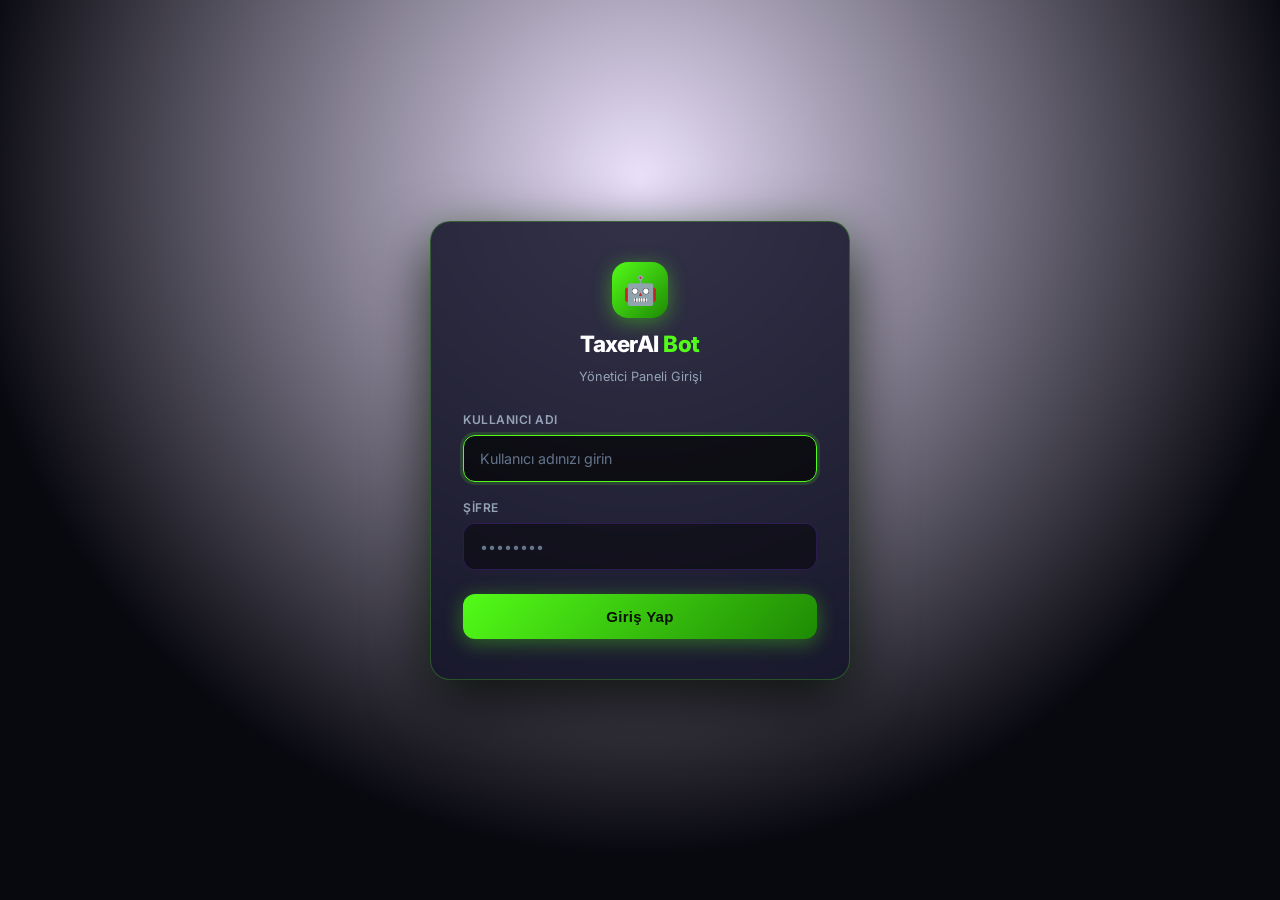
==== templates/login.html @ 925d169e "Add authentication system (egeazakli/ege123) and persistent token/bot storage with cloud auto-sync" ====
<!DOCTYPE html>
<html lang="tr">
<head>
  <meta charset="UTF-8">
  <meta name="viewport" content="width=device-width, initial-scale=1.0">
  <title>TaxerAI Dashboard — Giriş Yap</title>
  <link rel="stylesheet" href="/static/css/style.css">
  <style>
    body {
      display: flex;
      align-items: center;
      justify-content: center;
      min-height: 100vh;
      background: radial-gradient(circle at 50% 20%, rgba(124, 58, 237, 0.15) 0%, rgba(8, 8, 15, 1) 70%);
      padding: 20px;
    }

    .login-container {
      width: 100%;
      max-width: 420px;
      background: rgba(20, 20, 42, 0.85);
      border: 1px solid rgba(83, 252, 24, 0.25);
      border-radius: 20px;
      padding: 40px 32px;
      box-shadow: 0 20px 60px rgba(0, 0, 0, 0.8), 0 0 30px rgba(83, 252, 24, 0.1);
      backdrop-filter: blur(16px);
      -webkit-backdrop-filter: blur(16px);
      animation: fadeIn 0.4s ease-out;
    }

    @keyframes fadeIn {
      from { opacity: 0; transform: translateY(16px); }
      to { opacity: 1; transform: translateY(0); }
    }

    .login-logo {
      display: flex;
      flex-direction: column;
      align-items: center;
      gap: 12px;
      margin-bottom: 28px;
    }

    .login-logo-icon {
      width: 56px;
      height: 56px;
      border-radius: 16px;
      background: linear-gradient(135deg, #53fc18, #1e8a04);
      display: flex;
      align-items: center;
      justify-content: center;
      font-size: 28px;
      box-shadow: 0 4px 20px rgba(83, 252, 24, 0.4);
    }

    .login-logo h1 {
      font-size: 1.5rem;
      font-weight: 800;
      color: #fff;
      letter-spacing: -0.5px;
    }

    .login-logo p {
      font-size: 0.85rem;
      color: var(--text2);
    }

    .login-group {
      margin-bottom: 18px;
    }

    .login-group label {
      display: block;
      font-size: 0.8rem;
      font-weight: 600;
      color: var(--text2);
      text-transform: uppercase;
      letter-spacing: 0.5px;
      margin-bottom: 8px;
    }

    .login-input {
      width: 100%;
      padding: 14px 16px;
      background: rgba(0, 0, 0, 0.45);
      border: 1.5px solid rgba(124, 58, 237, 0.25);
      border-radius: 12px;
      color: #fff;
      font-size: 0.95rem;
      outline: none;
      transition: all 0.2s;
    }

    .login-input:focus {
      border-color: #53fc18;
      box-shadow: 0 0 0 3px rgba(83, 252, 24, 0.15);
      background: rgba(0, 0, 0, 0.65);
    }

    .login-error {
      display: none;
      padding: 12px;
      border-radius: 10px;
      background: rgba(239, 68, 68, 0.15);
      border: 1px solid rgba(239, 68, 68, 0.3);
      color: #ef4444;
      font-size: 0.85rem;
      margin-bottom: 18px;
      text-align: center;
    }

    .login-btn {
      width: 100%;
      padding: 14px;
      background: linear-gradient(135deg, #53fc18 0%, #1e8a04 100%);
      color: #061202;
      font-size: 1rem;
      font-weight: 800;
      border: none;
      border-radius: 12px;
      cursor: pointer;
      box-shadow: 0 4px 20px rgba(83, 252, 24, 0.35);
      transition: all 0.2s;
      letter-spacing: 0.3px;
      margin-top: 6px;
    }

    .login-btn:hover {
      transform: translateY(-1px);
      box-shadow: 0 6px 25px rgba(83, 252, 24, 0.45);
    }

    .login-btn:active {
      transform: translateY(1px);
    }

    .login-btn:disabled {
      opacity: 0.6;
      cursor: not-allowed;
      transform: none;
    }
  </style>
</head>
<body>

  <div class="login-container">
    <div class="login-logo">
      <div class="login-logo-icon">🤖</div>
      <h1>TaxerAI <span style="color:#53fc18">Bot</span></h1>
      <p>Yönetici Paneli Girişi</p>
    </div>

    <div id="login-error" class="login-error"></div>

    <form id="login-form" onsubmit="handleLogin(event)">
      <div class="login-group">
        <label for="username">Kullanıcı Adı</label>
        <input type="text" id="username" class="login-input" placeholder="Kullanıcı adınızı girin" required autofocus autocomplete="username">
      </div>

      <div class="login-group">
        <label for="password">Şifre</label>
        <input type="password" id="password" class="login-input" placeholder="••••••••" required autocomplete="current-password">
      </div>

      <button type="submit" id="submit-btn" class="login-btn">Giriş Yap</button>
    </form>
  </div>

  <script>
    async function handleLogin(e) {
      e.preventDefault();
      const username = document.getElementById('username').value.trim();
      const password = document.getElementById('password').value.trim();
      const btn = document.getElementById('submit-btn');
      const errBox = document.getElementById('login-error');

      errBox.style.display = 'none';
      btn.disabled = true;
      btn.textContent = 'Giriş yapılıyor...';

      try {
        const res = await fetch('/api/login', {
          method: 'POST',
          headers: { 'Content-Type': 'application/json' },
          body: JSON.stringify({ username, password })
        });
        const data = await res.json();

        if (res.ok && data.success) {
          localStorage.setItem('kick_user', username);
          window.location.href = data.redirect || '/';
        } else {
          errBox.textContent = data.error || 'Giriş başarısız!';
          errBox.style.display = 'block';
        }
      } catch (err) {
        errBox.textContent = 'Sunucuya bağlanırken bir hata oluştu.';
        errBox.style.display = 'block';
      } finally {
        btn.disabled = false;
        btn.textContent = 'Giriş Yap';
      }
    }
  </script>
</body>
</html>
---- static/css/style.css ----
@import url('https://fonts.googleapis.com/css2?family=Inter:wght@300;400;500;600;700;800&family=JetBrains+Mono:wght@400;500&display=swap');

/* ── Reset & Base ─────────────────────────── */
*, *::before, *::after { box-sizing: border-box; margin: 0; padding: 0; }

:root {
  --bg:         #08080f;
  --bg2:        #0f0f1a;
  --bg3:        #14142a;
  --card:       rgba(20, 20, 42, 0.85);
  --border:     rgba(124, 58, 237, 0.18);
  --border2:    rgba(255,255,255,0.06);

  --accent:     #7c3aed;
  --accent2:    #a855f7;
  --accent-glow:rgba(124, 58, 237, 0.35);

  --cyan:       #06b6d4;
  --cyan-glow:  rgba(6, 182, 212, 0.30);

  --green:      #10b981;
  --red:        #ef4444;
  --yellow:     #f59e0b;
  --orange:     #f97316;

  --text:       #e2e8f0;
  --text2:      #94a3b8;
  --text3:      #64748b;

  --radius:     12px;
  --radius-sm:  8px;
  --radius-lg:  18px;

  --transition: 0.2s ease;
  --shadow:     0 8px 32px rgba(0,0,0,0.45);
  --shadow-glow:0 0 24px var(--accent-glow);
}

html { font-size: 15px; scroll-behavior: smooth; }

body {
  font-family: 'Inter', sans-serif;
  background: var(--bg);
  color: var(--text);
  min-height: 100vh;
  overflow-x: hidden;
}

/* ── Scrollbar ───────────────────────────── */
::-webkit-scrollbar { width: 5px; height: 5px; }
::-webkit-scrollbar-track { background: transparent; }
::-webkit-scrollbar-thumb { background: var(--border); border-radius: 4px; }
::-webkit-scrollbar-thumb:hover { background: var(--accent); }

/* ── Layout ──────────────────────────────── */
#app { display: flex; flex-direction: column; min-height: 100vh; }

/* ── Header ──────────────────────────────── */
.header {
  display: flex;
  align-items: center;
  gap: 16px;
  padding: 0 24px;
  height: 60px;
  background: rgba(8,8,15,0.95);
  border-bottom: 1px solid var(--border);
  backdrop-filter: blur(12px);
  position: sticky;
  top: 0;
  z-index: 100;
}

.logo {
  display: flex;
  align-items: center;
  gap: 10px;
  font-weight: 800;
  font-size: 1.1rem;
  color: var(--text);
  text-decoration: none;
}

.logo-icon {
  width: 32px; height: 32px;
  background: linear-gradient(135deg, var(--accent), var(--cyan));
  border-radius: 8px;
  display: flex;
  align-items: center;
  justify-content: center;
  font-size: 16px;
  box-shadow: 0 0 16px var(--accent-glow);
}

.header-spacer { flex: 1; }

.status-pill {
  display: flex;
  align-items: center;
  gap: 8px;
  background: var(--card);
  border: 1px solid var(--border);
  border-radius: 100px;
  padding: 5px 14px;
  font-size: 0.8rem;
  font-weight: 500;
  cursor: pointer;
  transition: var(--transition);
}

.status-pill:hover { border-color: var(--accent); }

.status-dot {
  width: 8px; height: 8px;
  border-radius: 50%;
  background: var(--text3);
  transition: background 0.3s;
}

.status-dot.connected { background: var(--green); box-shadow: 0 0 8px var(--green); animation: pulse-green 2s infinite; }
.status-dot.connecting { background: var(--yellow); animation: pulse-yellow 1s infinite; }
.status-dot.error { background: var(--red); }

@keyframes pulse-green {
  0%,100% { box-shadow: 0 0 4px var(--green); }
  50% { box-shadow: 0 0 12px var(--green); }
}
@keyframes pulse-yellow {
  0%,100% { opacity: 1; }
  50% { opacity: 0.4; }
}

.pipeline-toggle-btn {
  display: flex;
  align-items: center;
  gap: 8px;
  background: var(--card);
  border: 1px solid var(--border2);
  border-radius: 100px;
  padding: 5px 14px;
  font-size: 0.8rem;
  font-weight: 500;
  color: var(--text2);
  cursor: pointer;
  transition: var(--transition);
}

.pipeline-toggle-btn.active {
  border-color: var(--cyan);
  color: var(--cyan);
}

/* ── Main body ───────────────────────────── */
.main-body { display: flex; flex: 1; overflow: hidden; height: calc(100vh - 60px); }

/* ── Sidebar ─────────────────────────────── */
.sidebar {
  width: 64px;
  background: var(--bg2);
  border-right: 1px solid var(--border2);
  display: flex;
  flex-direction: column;
  align-items: center;
  padding: 12px 0;
  gap: 4px;
  transition: width 0.3s ease;
  overflow: hidden;
  flex-shrink: 0;
}

.nav-item {
  display: flex;
  align-items: center;
  gap: 12px;
  width: calc(100% - 16px);
  padding: 10px 12px;
  border-radius: var(--radius-sm);
  cursor: pointer;
  transition: var(--transition);
  color: var(--text3);
  font-size: 0.85rem;
  font-weight: 500;
  white-space: nowrap;
  overflow: hidden;
  border: 1px solid transparent;
}

.nav-item:hover { background: rgba(124,58,237,0.1); color: var(--text2); }
.nav-item.active {
  background: rgba(124,58,237,0.15);
  color: var(--accent2);
  border-color: rgba(124,58,237,0.3);
}

.nav-icon { font-size: 18px; min-width: 20px; text-align: center; }

/* ── Content ─────────────────────────────── */
.content { flex: 1; display: flex; overflow: hidden; }

.tab-pane { display: none; width: 100%; height: 100%; overflow: hidden; }
.tab-pane.active { display: flex; }

/* ── Card ────────────────────────────────── */
.card {
  background: var(--card);
  border: 1px solid var(--border);
  border-radius: var(--radius-lg);
  backdrop-filter: blur(12px);
  box-shadow: var(--shadow);
}

.card-header {
  display: flex;
  align-items: center;
  justify-content: space-between;
  padding: 16px 20px;
  border-bottom: 1px solid var(--border2);
}

.card-title {
  font-size: 0.9rem;
  font-weight: 600;
  color: var(--text);
  display: flex;
  align-items: center;
  gap: 8px;
}

.card-body { padding: 16px 20px; }

/* ── Connect Bar ─────────────────────────── */
.connect-bar {
  display: flex;
  align-items: center;
  gap: 10px;
  padding: 12px 20px;
  background: var(--bg2);
  border-bottom: 1px solid var(--border2);
}

.connect-bar input {
  flex: 1;
  max-width: 280px;
}

/* ── Form elements ───────────────────────── */
input, select, textarea {
  background: rgba(255,255,255,0.04);
  border: 1px solid var(--border2);
  border-radius: var(--radius-sm);
  color: var(--text);
  font-family: 'Inter', sans-serif;
  font-size: 0.875rem;
  padding: 8px 12px;
  transition: var(--transition);
  outline: none;
  width: 100%;
}

input:focus, select:focus, textarea:focus {
  border-color: var(--accent);
  box-shadow: 0 0 0 3px var(--accent-glow);
}

input::placeholder { color: var(--text3); }

textarea { resize: vertical; min-height: 70px; }

select option { background: var(--bg3); }

label {
  display: block;
  font-size: 0.78rem;
  font-weight: 500;
  color: var(--text2);
  margin-bottom: 5px;
}

.form-group { margin-bottom: 14px; }

.form-row { display: grid; grid-template-columns: 1fr 1fr; gap: 12px; }

/* ── Buttons ─────────────────────────────── */
.btn {
  display: inline-flex;
  align-items: center;
  gap: 6px;
  padding: 8px 16px;
  border-radius: var(--radius-sm);
  font-size: 0.85rem;
  font-weight: 600;
  cursor: pointer;
  transition: var(--transition);
  border: 1px solid transparent;
  white-space: nowrap;
  font-family: 'Inter', sans-serif;
}

.btn-primary {
  background: linear-gradient(135deg, var(--accent), #9333ea);
  color: #fff;
  box-shadow: 0 2px 12px var(--accent-glow);
}
.btn-primary:hover {
  transform: translateY(-1px);
  box-shadow: 0 4px 20px var(--accent-glow);
}

.btn-cyan {
  background: linear-gradient(135deg, var(--cyan), #0891b2);
  color: #fff;
  box-shadow: 0 2px 12px var(--cyan-glow);
}
.btn-cyan:hover { transform: translateY(-1px); box-shadow: 0 4px 20px var(--cyan-glow); }

.btn-ghost {
  background: transparent;
  border-color: var(--border2);
  color: var(--text2);
}
.btn-ghost:hover { border-color: var(--accent); color: var(--accent2); }

.btn-danger {
  background: rgba(239,68,68,0.12);
  border-color: rgba(239,68,68,0.3);
  color: var(--red);
}
.btn-danger:hover { background: rgba(239,68,68,0.25); }

.btn-success {
  background: rgba(16,185,129,0.12);
  border-color: rgba(16,185,129,0.3);
  color: var(--green);
}

.btn-sm { padding: 5px 10px; font-size: 0.78rem; }
.btn-xs { padding: 3px 8px; font-size: 0.72rem; }
.btn-icon { padding: 7px; border-radius: var(--radius-sm); }

/* ── Toggle Switch ───────────────────────── */
.toggle {
  position: relative;
  width: 40px;
  height: 22px;
  flex-shrink: 0;
}
.toggle input { opacity: 0; width: 0; height: 0; }
.toggle-track {
  position: absolute;
  inset: 0;
  background: var(--bg3);
  border: 1px solid var(--border2);
  border-radius: 100px;
  cursor: pointer;
  transition: 0.3s;
}
.toggle input:checked + .toggle-track { background: var(--accent); border-color: var(--accent); }
.toggle-thumb {
  position: absolute;
  top: 3px; left: 3px;
  width: 14px; height: 14px;
  background: #fff;
  border-radius: 50%;
  transition: 0.3s;
  pointer-events: none;
}
.toggle input:checked ~ .toggle-thumb { transform: translateX(18px); }

/* ── Badge ───────────────────────────────── */
.badge {
  display: inline-flex;
  align-items: center;
  padding: 2px 8px;
  border-radius: 100px;
  font-size: 0.72rem;
  font-weight: 600;
}
.badge-purple { background: rgba(124,58,237,0.2); color: var(--accent2); }
.badge-cyan { background: rgba(6,182,212,0.15); color: var(--cyan); }
.badge-green { background: rgba(16,185,129,0.15); color: var(--green); }
.badge-red { background: rgba(239,68,68,0.15); color: var(--red); }
.badge-yellow { background: rgba(245,158,11,0.15); color: var(--yellow); }
.badge-gray { background: rgba(100,116,139,0.15); color: var(--text3); }

/* ── Chat Panel ──────────────────────────── */
#tab-chat {
  flex-direction: column;
}

.chat-layout {
  display: grid;
  grid-template-columns: 1fr 340px;
  height: 100%;
  overflow: hidden;
}

.chat-main { display: flex; flex-direction: column; height: 100%; overflow: hidden; }

.chat-messages {
  flex: 1;
  overflow-y: auto;
  padding: 12px 16px;
  display: flex;
  flex-direction: column;
  gap: 4px;
}

.chat-msg {
  display: flex;
  align-items: flex-start;
  gap: 10px;
  padding: 6px 10px;
  border-radius: var(--radius-sm);
  transition: background 0.15s;
  animation: msgIn 0.2s ease;
}

@keyframes msgIn {
  from { opacity: 0; transform: translateY(6px); }
  to   { opacity: 1; transform: translateY(0); }
}

.chat-msg:hover { background: rgba(255,255,255,0.025); }

.chat-msg.bot-msg { background: rgba(124,58,237,0.06); border-left: 2px solid var(--accent); }
.chat-msg.manual-msg { background: rgba(6,182,212,0.06); border-left: 2px solid var(--cyan); }
.chat-msg.system-msg { background: rgba(100,116,139,0.06); }

.chat-avatar {
  width: 28px; height: 28px;
  border-radius: 50%;
  display: flex;
  align-items: center;
  justify-content: center;
  font-size: 12px;
  font-weight: 700;
  flex-shrink: 0;
  margin-top: 2px;
}
.avatar-user { background: linear-gradient(135deg, #3b82f6, #1d4ed8); }
.avatar-bot  { background: linear-gradient(135deg, var(--accent), #9333ea); }
.avatar-manual { background: linear-gradient(135deg, var(--cyan), #0891b2); }
.avatar-system { background: rgba(100,116,139,0.3); }

.chat-msg-body { flex: 1; min-width: 0; }

.chat-msg-meta {
  display: flex;
  align-items: baseline;
  gap: 8px;
  margin-bottom: 1px;
}

.chat-msg-user {
  font-size: 0.8rem;
  font-weight: 600;
}

.user-color-user   { color: #60a5fa; }
.user-color-bot    { color: var(--accent2); }
.user-color-manual { color: var(--cyan); }
.user-color-system { color: var(--text3); }

.chat-msg-time {
  font-size: 0.68rem;
  color: var(--text3);
  font-family: 'JetBrains Mono', monospace;
}

.chat-msg-content {
  font-size: 0.875rem;
  color: var(--text);
  word-break: break-word;
  line-height: 1.45;
}

/* Chat input area */
.chat-input-area {
  padding: 12px 16px;
  border-top: 1px solid var(--border2);
  background: var(--bg2);
}

.chat-input-row {
  display: flex;
  gap: 8px;
  align-items: flex-end;
}

.chat-input-row select { max-width: 150px; flex-shrink: 0; }

/* Pipeline status panel */
.pipeline-panel {
  border-left: 1px solid var(--border2);
  display: flex;
  flex-direction: column;
  overflow: hidden;
  background: var(--bg2);
}

.pipeline-events {
  flex: 1;
  overflow-y: auto;
  padding: 8px 12px;
  display: flex;
  flex-direction: column;
  gap: 6px;
}

.pipeline-event {
  background: var(--card);
  border: 1px solid var(--border2);
  border-radius: var(--radius-sm);
  padding: 8px 12px;
  font-size: 0.78rem;
  animation: msgIn 0.2s ease;
}

.pipeline-event.ev-generating { border-color: rgba(245,158,11,0.3); }
.pipeline-event.ev-sent { border-color: rgba(16,185,129,0.3); }
.pipeline-event.ev-error, .pipeline-event.ev-send_error { border-color: rgba(239,68,68,0.3); }
.pipeline-event.ev-skipped { border-color: var(--border2); opacity: 0.6; }

.ev-label { font-weight: 600; margin-bottom: 3px; }
.ev-body  { color: var(--text2); }

.pipeline-info-box {
  background: rgba(124, 58, 237, 0.08);
  border: 1px solid rgba(124, 58, 237, 0.25);
  border-radius: var(--radius-sm);
  padding: 10px 12px;
  font-size: 0.76rem;
  line-height: 1.45;
  color: var(--text2);
  margin: 8px 12px 4px 12px;
}
.pipeline-info-box strong {
  color: var(--accent2);
}

/* ── Bots Panel ──────────────────────────── */
#tab-bots {
  flex-direction: column;
  overflow-y: auto;
  padding: 20px;
  gap: 16px;
}

.bots-grid {
  display: grid;
  grid-template-columns: repeat(auto-fill, minmax(320px, 1fr));
  gap: 16px;
}

.bot-card {
  background: var(--card);
  border: 1px solid var(--border);
  border-radius: var(--radius-lg);
  overflow: hidden;
  transition: var(--transition);
}

.bot-card:hover { border-color: var(--accent); box-shadow: var(--shadow-glow); }
.bot-card.disabled { opacity: 0.55; }

.bot-card-header {
  display: flex;
  align-items: center;
  gap: 12px;
  padding: 14px 16px;
  border-bottom: 1px solid var(--border2);
  background: rgba(124,58,237,0.04);
}

.bot-avatar {
  width: 40px; height: 40px;
  border-radius: 10px;
  display: flex;
  align-items: center;
  justify-content: center;
  font-size: 18px;
  font-weight: 700;
  color: #fff;
  background: linear-gradient(135deg, var(--accent), #9333ea);
  box-shadow: 0 0 12px var(--accent-glow);
  flex-shrink: 0;
}

.bot-name { font-size: 1rem; font-weight: 700; }
.bot-id-badge { font-size: 0.7rem; color: var(--text3); }

.bot-card-body { padding: 14px 16px; }

.bot-stat-row {
  display: flex;
  align-items: center;
  justify-content: space-between;
  margin-bottom: 8px;
  font-size: 0.8rem;
}

.bot-stat-label { color: var(--text2); }
.bot-stat-val { font-weight: 600; font-family: 'JetBrains Mono', monospace; }

.cooldown-bar {
  height: 3px;
  background: var(--bg3);
  border-radius: 2px;
  margin-bottom: 10px;
  overflow: hidden;
}
.cooldown-fill {
  height: 100%;
  background: linear-gradient(90deg, var(--accent), var(--cyan));
  border-radius: 2px;
  transition: width 1s linear;
}

.bot-traits { display: flex; flex-wrap: wrap; gap: 5px; margin-bottom: 12px; }
.trait-tag {
  font-size: 0.7rem;
  padding: 2px 8px;
  background: rgba(124,58,237,0.1);
  border: 1px solid rgba(124,58,237,0.2);
  border-radius: 100px;
  color: var(--text2);
}

.bot-actions { display: flex; gap: 6px; flex-wrap: wrap; }

/* ── Tokens Panel ────────────────────────── */
#tab-tokens {
  flex-direction: column;
  overflow-y: auto;
  padding: 20px;
  gap: 16px;
}

.tokens-grid {
  display: grid;
  grid-template-columns: repeat(auto-fill, minmax(380px, 1fr));
  gap: 16px;
}

.token-card {
  background: var(--card);
  border: 1px solid var(--border);
  border-radius: var(--radius-lg);
  overflow: hidden;
  transition: var(--transition);
}
.token-card:hover { border-color: var(--cyan); }

.token-card-header {
  display: flex;
  align-items: center;
  justify-content: space-between;
  padding: 14px 16px;
  border-bottom: 1px solid var(--border2);
}

.token-name { font-weight: 700; font-size: 0.95rem; }
.token-card-body { padding: 14px 16px; }

.token-value {
  font-family: 'JetBrains Mono', monospace;
  font-size: 0.78rem;
  color: var(--text2);
  background: rgba(0,0,0,0.25);
  padding: 6px 10px;
  border-radius: 6px;
  margin-bottom: 10px;
  word-break: break-all;
}

/* Kick accounts */
.kick-account-card {
  display: flex;
  align-items: center;
  justify-content: space-between;
  background: var(--card);
  border: 1px solid var(--border);
  border-radius: var(--radius);
  padding: 12px 16px;
  transition: var(--transition);
}
.kick-account-card:hover { border-color: var(--accent); }

/* ── Logs Panel ──────────────────────────── */
#tab-logs {
  flex-direction: column;
  overflow: hidden;
}

.logs-container {
  flex: 1;
  overflow-y: auto;
  padding: 8px 16px;
}

.log-row {
  display: grid;
  grid-template-columns: 80px 90px 110px 1fr 90px 100px;
  gap: 8px;
  align-items: start;
  padding: 7px 10px;
  border-radius: var(--radius-sm);
  font-size: 0.78rem;
  border-bottom: 1px solid rgba(255,255,255,0.03);
  transition: background 0.15s;
  animation: msgIn 0.2s ease;
}
.log-row:hover { background: rgba(255,255,255,0.025); }

.log-type { font-weight: 600; }
.log-content { color: var(--text2); word-break: break-word; }
.log-status-sent   { color: var(--green); }
.log-status-error  { color: var(--red); }
.log-status-skipped{ color: var(--text3); }
.log-time {
  color: var(--text3);
  font-family: 'JetBrains Mono', monospace;
  font-size: 0.7rem;
}
.log-analysis { color: var(--text3); font-size: 0.72rem; word-break: break-word; }

.logs-header {
  display: grid;
  grid-template-columns: 80px 90px 110px 1fr 90px 100px;
  gap: 8px;
  padding: 8px 10px;
  font-size: 0.72rem;
  font-weight: 600;
  color: var(--text3);
  border-bottom: 1px solid var(--border2);
  text-transform: uppercase;
  letter-spacing: 0.05em;
}

/* ── Modal ───────────────────────────────── */
.modal-overlay {
  position: fixed;
  inset: 0;
  background: rgba(0,0,0,0.7);
  backdrop-filter: blur(6px);
  z-index: 200;
  display: none;
  align-items: center;
  justify-content: center;
  animation: fadeIn 0.2s;
}

.modal-overlay.open { display: flex; }

@keyframes fadeIn {
  from { opacity: 0; }
  to   { opacity: 1; }
}

.modal {
  background: var(--bg2);
  border: 1px solid var(--border);
  border-radius: var(--radius-lg);
  width: 520px;
  max-width: 95vw;
  max-height: 90vh;
  overflow-y: auto;
  box-shadow: 0 24px 64px rgba(0,0,0,0.6);
  animation: slideUp 0.25s ease;
}

@keyframes slideUp {
  from { transform: translateY(20px); opacity: 0; }
  to   { transform: translateY(0);   opacity: 1; }
}

.modal-header {
  display: flex;
  align-items: center;
  justify-content: space-between;
  padding: 18px 20px;
  border-bottom: 1px solid var(--border2);
}

.modal-title { font-size: 1rem; font-weight: 700; }
.modal-close {
  background: transparent;
  border: none;
  color: var(--text3);
  font-size: 18px;
  cursor: pointer;
  padding: 4px 8px;
  border-radius: 6px;
  transition: var(--transition);
}
.modal-close:hover { color: var(--text); background: rgba(255,255,255,0.05); }
.modal-body { padding: 20px; }
.modal-footer {
  display: flex;
  justify-content: flex-end;
  gap: 10px;
  padding: 14px 20px;
  border-top: 1px solid var(--border2);
}

/* ── Toast notifications ─────────────────── */
#toast-container {
  position: fixed;
  bottom: 24px;
  right: 24px;
  z-index: 300;
  display: flex;
  flex-direction: column;
  gap: 8px;
}

.toast {
  background: var(--bg2);
  border: 1px solid var(--border);
  border-radius: var(--radius);
  padding: 12px 16px;
  font-size: 0.85rem;
  min-width: 240px;
  max-width: 340px;
  display: flex;
  align-items: center;
  gap: 10px;
  box-shadow: var(--shadow);
  animation: toastIn 0.3s ease;
}

@keyframes toastIn {
  from { transform: translateX(100%); opacity: 0; }
  to   { transform: translateX(0); opacity: 1; }
}

.toast-success { border-color: rgba(16,185,129,0.4); }
.toast-error   { border-color: rgba(239,68,68,0.4); }
.toast-info    { border-color: rgba(124,58,237,0.4); }

/* ── Misc utilities ──────────────────────── */
.flex { display: flex; }
.flex-center { display: flex; align-items: center; justify-content: center; }
.gap-8 { gap: 8px; }
.gap-12 { gap: 12px; }
.mt-4 { margin-top: 4px; }
.mt-8 { margin-top: 8px; }
.mt-12 { margin-top: 12px; }
.text-sm { font-size: 0.8rem; }
.text-xs { font-size: 0.72rem; }
.text-muted { color: var(--text2); }
.text-dim { color: var(--text3); }
.fw-600 { font-weight: 600; }
.mono { font-family: 'JetBrains Mono', monospace; }
.full-width { width: 100%; }
.section-title {
  font-size: 1rem;
  font-weight: 700;
  margin-bottom: 14px;
  display: flex;
  align-items: center;
  gap: 8px;
}

.empty-state {
  flex-center;
  flex-direction: column;
  gap: 12px;
  padding: 48px 24px;
  text-align: center;
  color: var(--text3);
}
.empty-icon { font-size: 2.5rem; opacity: 0.4; }

/* Neon divider */
.divider {
  height: 1px;
  background: linear-gradient(90deg, transparent, var(--border), transparent);
  margin: 16px 0;
}

/* Progress bar */
.progress { height: 5px; background: var(--bg3); border-radius: 100px; overflow: hidden; }
.progress-fill {
  height: 100%;
  border-radius: 100px;
  background: linear-gradient(90deg, var(--accent), var(--cyan));
  transition: width 0.5s ease;
}

/* Spinning loader */
.spinner {
  width: 16px; height: 16px;
  border: 2px solid var(--border2);
  border-top-color: var(--accent);
  border-radius: 50%;
  animation: spin 0.7s linear infinite;
  display: inline-block;
}
@keyframes spin { to { transform: rotate(360deg); } }

/* Add token form area */
.add-section {
  background: var(--card);
  border: 1px solid var(--border);
  border-radius: var(--radius-lg);
  padding: 20px;
}

.add-section-title {
  font-size: 0.9rem;
  font-weight: 700;
  margin-bottom: 14px;
  color: var(--text);
  display: flex;
  align-items: center;
  gap: 8px;
}

/* Glow text */
.glow-text { color: var(--accent2); text-shadow: 0 0 20px var(--accent-glow); }
.cyan-text  { color: var(--cyan);   text-shadow: 0 0 20px var(--cyan-glow); }

/* Section */
.page-section {
  display: flex;
  flex-direction: column;
  gap: 16px;
  padding: 20px;
  overflow-y: auto;
  height: 100%;
}

/* Badges */
.badge {
  display: inline-flex;
  align-items: center;
  gap: 4px;
  padding: 3px 10px;
  border-radius: 100px;
  font-size: 0.72rem;
  font-weight: 600;
  letter-spacing: 0.5px;
}
.badge-purple { background: rgba(124, 58, 237, 0.2); color: #c084fc; border: 1px solid rgba(124, 58, 237, 0.4); }
.badge-cyan   { background: rgba(6, 182, 212, 0.2);   color: #38bdf8; border: 1px solid rgba(6, 182, 212, 0.4); }
.badge-green  { background: rgba(16, 185, 129, 0.2);  color: #34d399; border: 1px solid rgba(16, 185, 129, 0.4); }
.badge-yellow { background: rgba(245, 158, 11, 0.2);  color: #fbbf24; border: 1px solid rgba(245, 158, 11, 0.4); }
.badge-red    { background: rgba(239, 68, 68, 0.2);   color: #f87171; border: 1px solid rgba(239, 68, 68, 0.4); }
.badge-gray   { background: rgba(148, 163, 184, 0.15); color: #94a3b8; border: 1px solid rgba(148, 163, 184, 0.3); }

/* Responsive Grid for Hesap Olustur */
@media (max-width: 860px) {
  .hesap-grid { grid-template-columns: 1fr !important; }
}
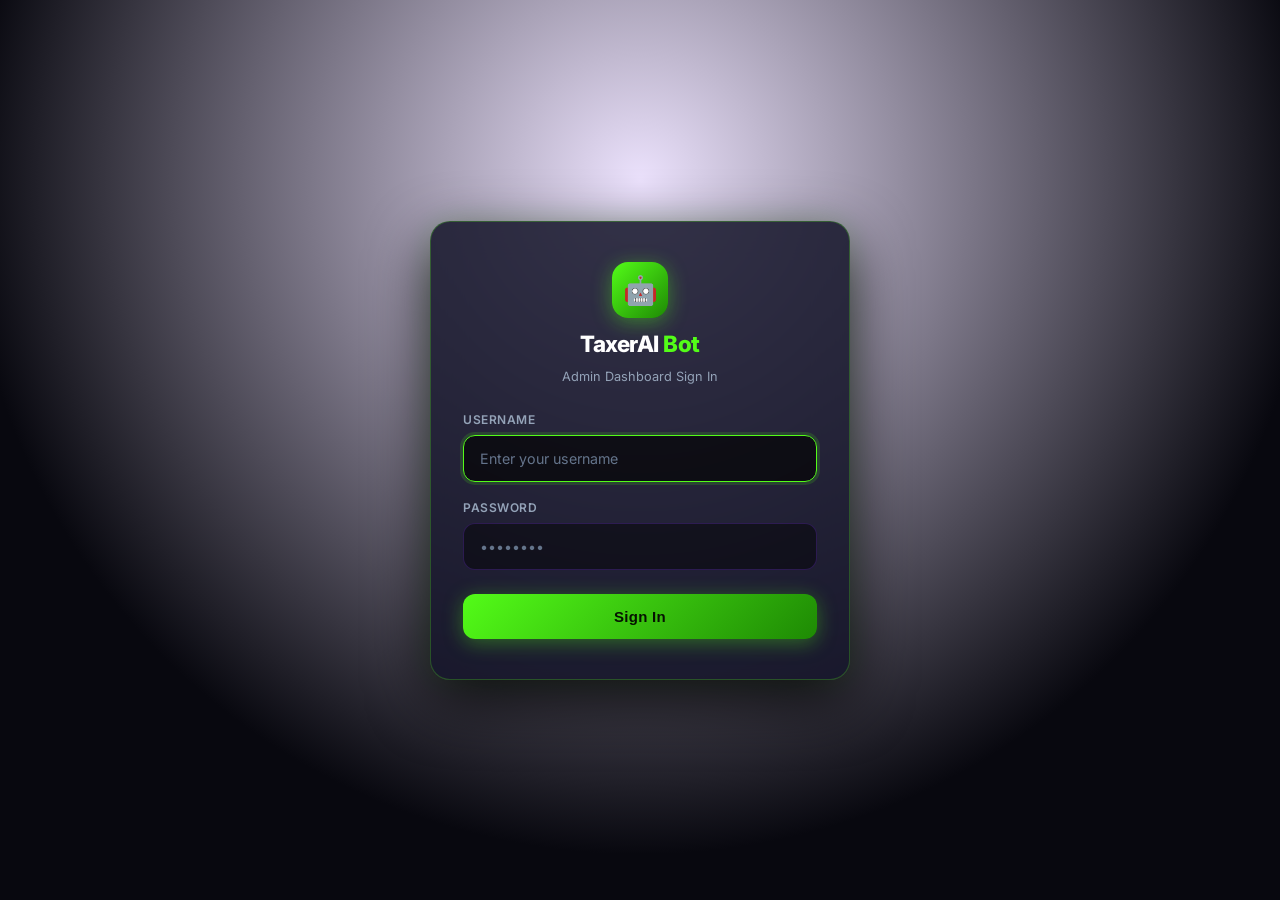
==== commit bf685d92: "feat: translate login screen to English" ====
--- a/templates/login.html
+++ b/templates/login.html
@@ -1,9 +1,9 @@
 <!DOCTYPE html>
-<html lang="tr">
+<html lang="en">
 <head>
   <meta charset="UTF-8">
   <meta name="viewport" content="width=device-width, initial-scale=1.0">
-  <title>TaxerAI Dashboard — Giriş Yap</title>
+  <title>TaxerAI Dashboard — Sign In</title>
   <link rel="stylesheet" href="/static/css/style.css">
   <style>
     body {
@@ -147,23 +147,23 @@
     <div class="login-logo">
       <div class="login-logo-icon">🤖</div>
       <h1>TaxerAI <span style="color:#53fc18">Bot</span></h1>
-      <p>Yönetici Paneli Girişi</p>
+      <p>Admin Dashboard Sign In</p>
     </div>
 
     <div id="login-error" class="login-error"></div>
 
     <form id="login-form" onsubmit="handleLogin(event)">
       <div class="login-group">
-        <label for="username">Kullanıcı Adı</label>
-        <input type="text" id="username" class="login-input" placeholder="Kullanıcı adınızı girin" required autofocus autocomplete="username">
+        <label for="username">Username</label>
+        <input type="text" id="username" class="login-input" placeholder="Enter your username" required autofocus autocomplete="username">
       </div>
 
       <div class="login-group">
-        <label for="password">Şifre</label>
+        <label for="password">Password</label>
         <input type="password" id="password" class="login-input" placeholder="••••••••" required autocomplete="current-password">
       </div>
 
-      <button type="submit" id="submit-btn" class="login-btn">Giriş Yap</button>
+      <button type="submit" id="submit-btn" class="login-btn">Sign In</button>
     </form>
   </div>
 
@@ -177,7 +177,7 @@
 
       errBox.style.display = 'none';
       btn.disabled = true;
-      btn.textContent = 'Giriş yapılıyor...';
+      btn.textContent = 'Signing in...';
 
       try {
         const res = await fetch('/api/login', {
@@ -191,15 +191,15 @@
           localStorage.setItem('kick_user', username);
           window.location.href = data.redirect || '/';
         } else {
-          errBox.textContent = data.error || 'Giriş başarısız!';
+          errBox.textContent = data.error || 'Authentication failed!';
           errBox.style.display = 'block';
         }
       } catch (err) {
-        errBox.textContent = 'Sunucuya bağlanırken bir hata oluştu.';
+        errBox.textContent = 'An error occurred while connecting to the server.';
         errBox.style.display = 'block';
       } finally {
         btn.disabled = false;
-        btn.textContent = 'Giriş Yap';
+        btn.textContent = 'Sign In';
       }
     }
   </script>
--- a/static/css/style.css
+++ b/static/css/style.css
@@ -749,7 +749,8 @@
   animation: fadeIn 0.2s;
 }
 
-.modal-overlay.open { display: flex; }
+.modal-overlay.open,
+.modal-overlay.active { display: flex !important; }
 
 @keyframes fadeIn {
   from { opacity: 0; }
@@ -953,3 +954,64 @@
   .hesap-grid { grid-template-columns: 1fr !important; }
 }
 
+/* Kick Emotes Bar & Items */
+.chat-emote-section {
+  background: var(--bg2);
+  border-top: 1px solid var(--border);
+  padding: 8px 14px;
+  display: flex;
+  flex-direction: column;
+  gap: 8px;
+}
+.quick-emote-chip {
+  display: inline-flex;
+  align-items: center;
+  gap: 5px;
+  background: var(--bg3);
+  border: 1px solid var(--border);
+  border-radius: 6px;
+  padding: 3px 8px;
+  font-size: 0.75rem;
+  color: var(--text);
+  cursor: pointer;
+  white-space: nowrap;
+  transition: var(--transition);
+  user-select: none;
+}
+.quick-emote-chip:hover {
+  background: rgba(83, 252, 24, 0.12);
+  border-color: rgba(83, 252, 24, 0.45);
+  color: #53fc18;
+  transform: translateY(-1px);
+}
+.quick-emote-chip:active {
+  transform: translateY(0);
+}
+.emote-list-item {
+  display: flex;
+  align-items: center;
+  justify-content: space-between;
+  padding: 7px 10px;
+  background: var(--bg3);
+  border: 1px solid var(--border);
+  border-radius: 6px;
+  font-family: 'JetBrains Mono', monospace;
+  font-size: 0.78rem;
+  transition: var(--transition);
+}
+.emote-list-item:hover {
+  border-color: rgba(83, 252, 24, 0.3);
+}
+.kick-emote-tag {
+  display: inline-flex;
+  align-items: center;
+  gap: 4px;
+  background: rgba(83, 252, 24, 0.08);
+  border: 1px solid rgba(83, 252, 24, 0.25);
+  border-radius: 6px;
+  padding: 1px 6px;
+  font-size: 0.8rem;
+  color: #53fc18;
+  vertical-align: middle;
+}
+
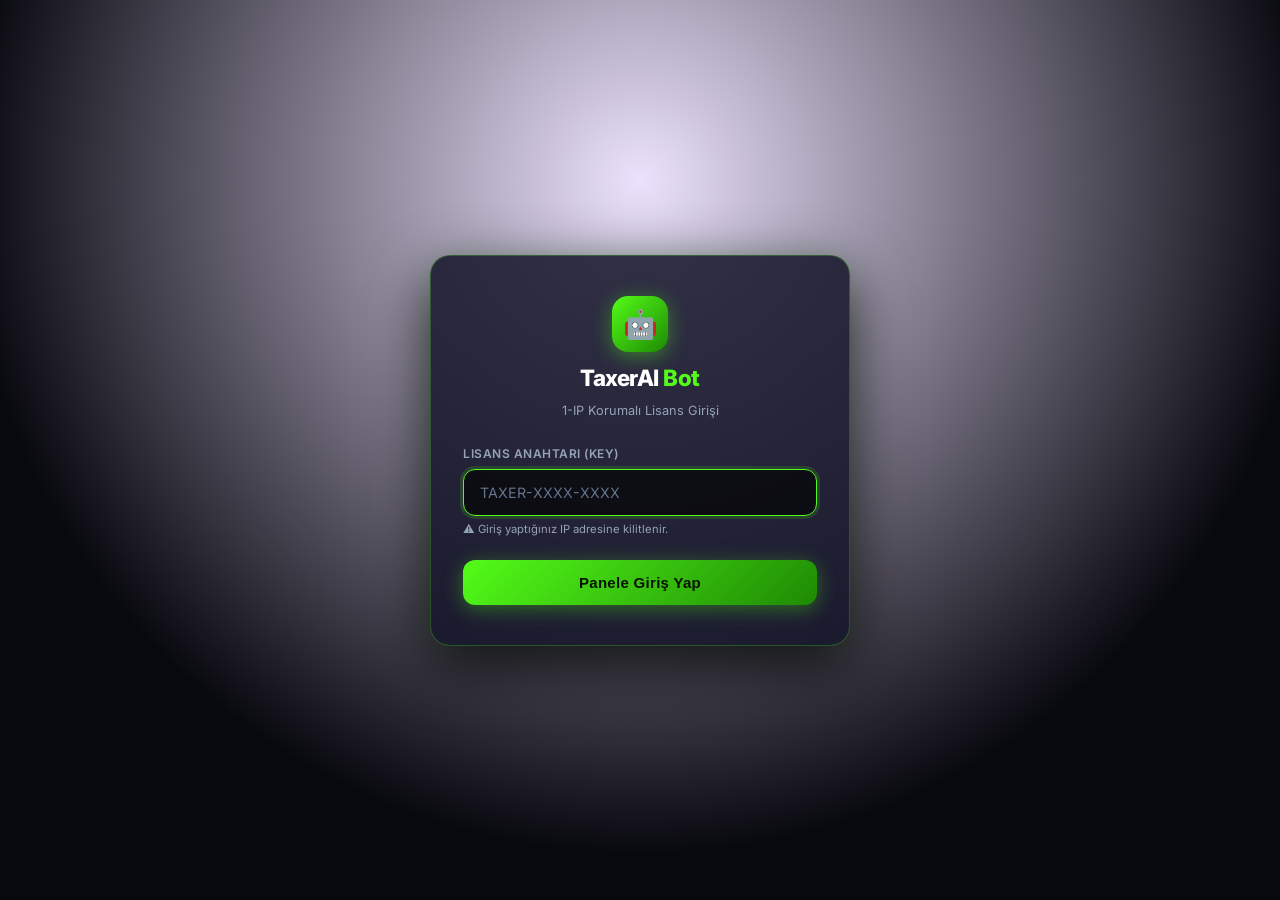
==== commit 5e52719f: "feat: multi-tenant key isolation, discord bot integration, kick bypass and dashboard optimizations" ====
--- a/templates/login.html
+++ b/templates/login.html
@@ -147,59 +147,54 @@
     <div class="login-logo">
       <div class="login-logo-icon">🤖</div>
       <h1>TaxerAI <span style="color:#53fc18">Bot</span></h1>
-      <p>Admin Dashboard Sign In</p>
+      <p>1-IP Korumalı Lisans Girişi</p>
     </div>
 
     <div id="login-error" class="login-error"></div>
 
     <form id="login-form" onsubmit="handleLogin(event)">
       <div class="login-group">
-        <label for="username">Username</label>
-        <input type="text" id="username" class="login-input" placeholder="Enter your username" required autofocus autocomplete="username">
+        <label for="license_key">Lisans Anahtarı (Key)</label>
+        <input type="text" id="license_key" class="login-input" placeholder="TAXER-XXXX-XXXX" required autofocus autocomplete="off">
+        <small style="color:var(--text2); font-size:0.75rem; display:block; margin-top:6px;">⚠️ Giriş yaptığınız IP adresine kilitlenir.</small>
       </div>
 
-      <div class="login-group">
-        <label for="password">Password</label>
-        <input type="password" id="password" class="login-input" placeholder="••••••••" required autocomplete="current-password">
-      </div>
-
-      <button type="submit" id="submit-btn" class="login-btn">Sign In</button>
+      <button type="submit" id="submit-btn" class="login-btn">Panele Giriş Yap</button>
     </form>
   </div>
 
   <script>
     async function handleLogin(e) {
       e.preventDefault();
-      const username = document.getElementById('username').value.trim();
-      const password = document.getElementById('password').value.trim();
+      const keyInput = document.getElementById('license_key').value.trim();
       const btn = document.getElementById('submit-btn');
       const errBox = document.getElementById('login-error');
 
       errBox.style.display = 'none';
       btn.disabled = true;
-      btn.textContent = 'Signing in...';
+      btn.textContent = 'Doğrulanıyor...';
 
       try {
         const res = await fetch('/api/login', {
           method: 'POST',
           headers: { 'Content-Type': 'application/json' },
-          body: JSON.stringify({ username, password })
+          body: JSON.stringify({ key: keyInput })
         });
         const data = await res.json();
 
         if (res.ok && data.success) {
-          localStorage.setItem('kick_user', username);
+          localStorage.setItem('kick_key', keyInput);
           window.location.href = data.redirect || '/';
         } else {
-          errBox.textContent = data.error || 'Authentication failed!';
+          errBox.textContent = data.error || 'Giriş başarısız!';
           errBox.style.display = 'block';
         }
       } catch (err) {
-        errBox.textContent = 'An error occurred while connecting to the server.';
+        errBox.textContent = 'Sunucuya bağlanırken bir hata oluştu.';
         errBox.style.display = 'block';
       } finally {
         btn.disabled = false;
-        btn.textContent = 'Sign In';
+        btn.textContent = 'Panele Giriş Yap';
       }
     }
   </script>
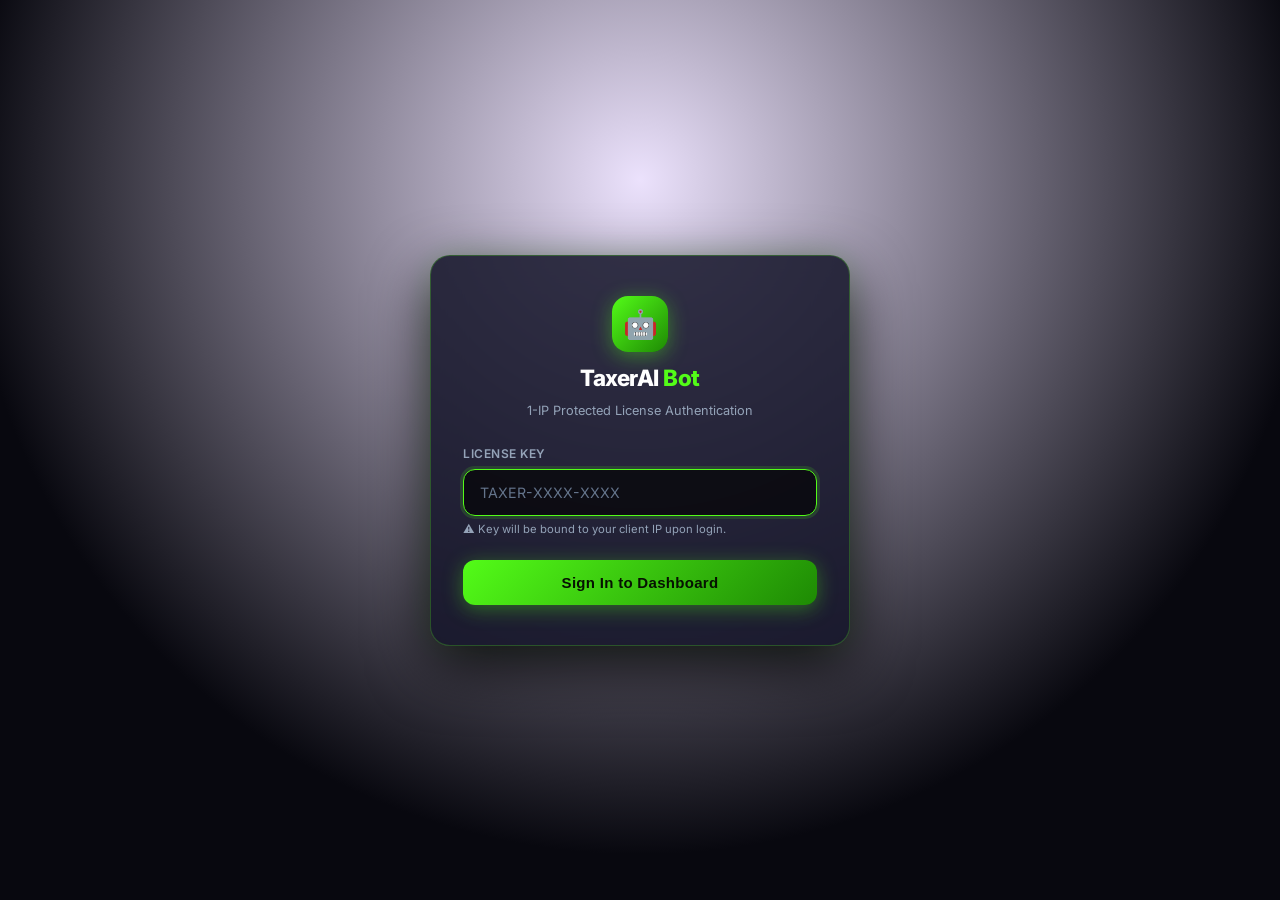
==== commit 6fbe28fa: "feat: translate UI and bot to English, purge all keys, and log key activation in dashboard logs" ====
--- a/templates/login.html
+++ b/templates/login.html
@@ -147,19 +147,19 @@
     <div class="login-logo">
       <div class="login-logo-icon">🤖</div>
       <h1>TaxerAI <span style="color:#53fc18">Bot</span></h1>
-      <p>1-IP Korumalı Lisans Girişi</p>
+      <p>1-IP Protected License Authentication</p>
     </div>
 
     <div id="login-error" class="login-error"></div>
 
     <form id="login-form" onsubmit="handleLogin(event)">
       <div class="login-group">
-        <label for="license_key">Lisans Anahtarı (Key)</label>
+        <label for="license_key">License Key</label>
         <input type="text" id="license_key" class="login-input" placeholder="TAXER-XXXX-XXXX" required autofocus autocomplete="off">
-        <small style="color:var(--text2); font-size:0.75rem; display:block; margin-top:6px;">⚠️ Giriş yaptığınız IP adresine kilitlenir.</small>
+        <small style="color:var(--text2); font-size:0.75rem; display:block; margin-top:6px;">⚠️ Key will be bound to your client IP upon login.</small>
       </div>
 
-      <button type="submit" id="submit-btn" class="login-btn">Panele Giriş Yap</button>
+      <button type="submit" id="submit-btn" class="login-btn">Sign In to Dashboard</button>
     </form>
   </div>
 
@@ -172,7 +172,7 @@
 
       errBox.style.display = 'none';
       btn.disabled = true;
-      btn.textContent = 'Doğrulanıyor...';
+      btn.textContent = 'Verifying...';
 
       try {
         const res = await fetch('/api/login', {
@@ -186,15 +186,15 @@
           localStorage.setItem('kick_key', keyInput);
           window.location.href = data.redirect || '/';
         } else {
-          errBox.textContent = data.error || 'Giriş başarısız!';
+          errBox.textContent = data.error || 'Authentication failed!';
           errBox.style.display = 'block';
         }
       } catch (err) {
-        errBox.textContent = 'Sunucuya bağlanırken bir hata oluştu.';
+        errBox.textContent = 'Connection error occurred while contacting server.';
         errBox.style.display = 'block';
       } finally {
         btn.disabled = false;
-        btn.textContent = 'Panele Giriş Yap';
+        btn.textContent = 'Sign In to Dashboard';
       }
     }
   </script>
